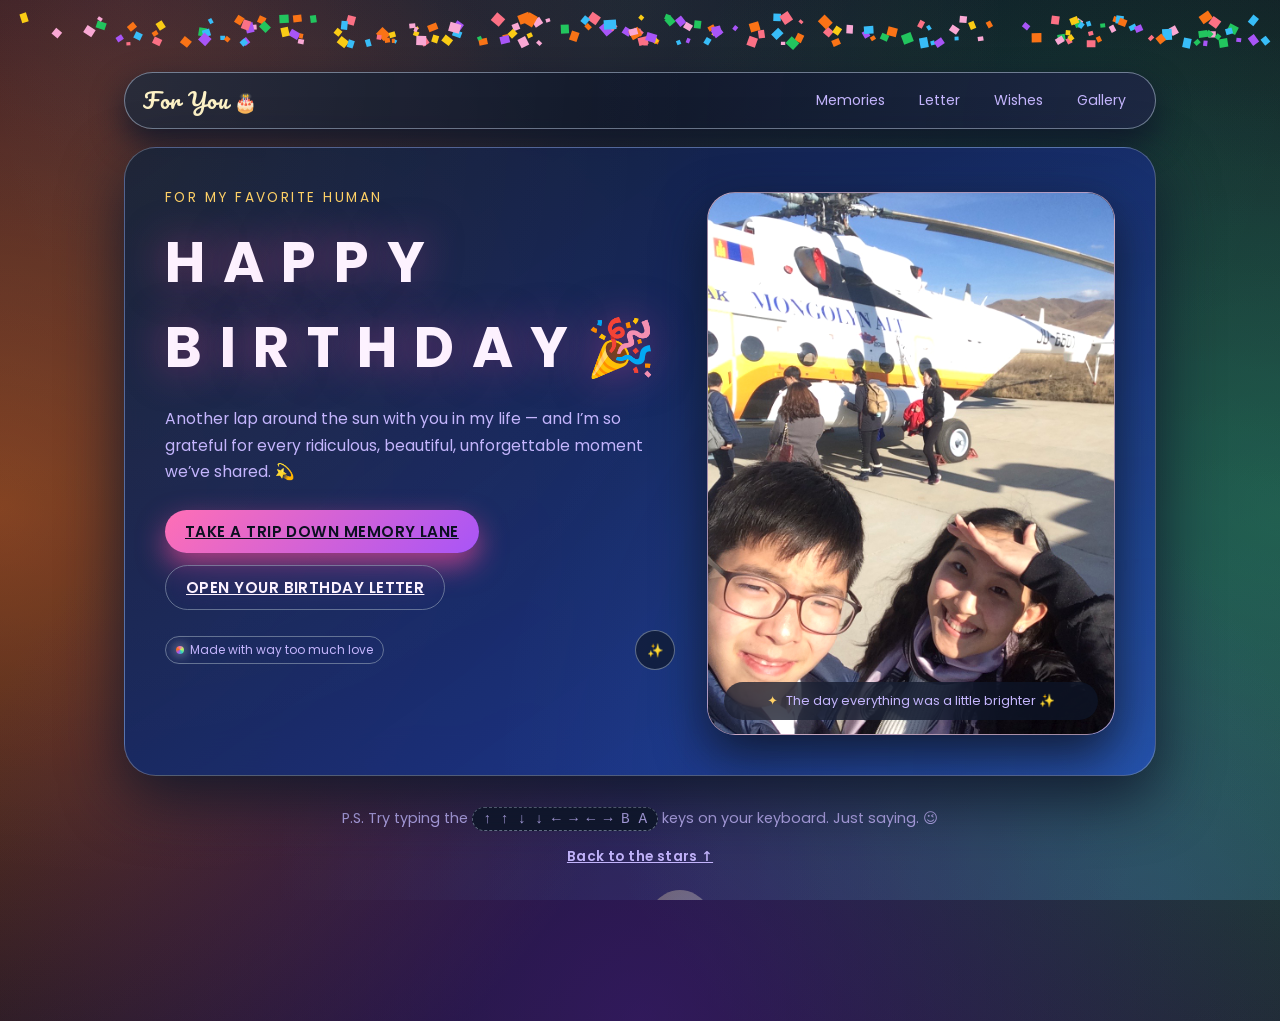
==== index.html @ 3fc6c58b "first commit" ====
<!DOCTYPE html>
<html lang="en">
<head>
  <meta charset="UTF-8" />
  <meta name="viewport" content="width=device-width, initial-scale=1" />
  <title>Happy Birthday 🎂</title>
  <link rel="stylesheet" href="style.css" />
  <link rel="preconnect" href="https://fonts.googleapis.com" />
  <link rel="preconnect" href="https://fonts.gstatic.com" crossorigin />
  <link href="https://fonts.googleapis.com/css2?family=Pacifico&family=Poppins:wght@300;400;500;600;700&display=swap" rel="stylesheet" />
</head>
<body>
  <canvas id="confetti-canvas"></canvas>

  <div class="background-gradient"></div>
  <div class="floating-balloons">
    <div class="balloon b1"></div>
    <div class="balloon b2"></div>
    <div class="balloon b3"></div>
    <div class="balloon b4"></div>
  </div>

  <main class="page">
    <header class="site-header">
      <div class="site-header-inner">
        <a href="index.html" class="site-logo">For<br class="logo-br"> You<span> 🎂</span></a>
        <nav class="site-nav">
          <a href="timeline.html">Memories</a>
          <a href="letter.html">Letter</a>
          <a href="wishes.html">Wishes</a>
          <a href="gallery.html">Gallery</a>
        </nav>
      </div>
    </header>

    <header class="hero" id="top">
      <div class="hero-inner">
        <p class="hero-overline">For my favorite human</p>
        <h1 class="hero-title">
          <span class="letter" data-secret="H">H</span>
          <span class="letter" data-secret="A">a</span>
          <span class="letter" data-secret="P">p</span>
          <span class="letter" data-secret="P2">p</span>
          <span class="letter" data-secret="Y">y</span>
          <span>&nbsp;</span>
          <br>
          <span class="letter" data-secret="B">B</span>
          <span class="letter" data-secret="I">i</span>
          <span class="letter" data-secret="R">r</span>
          <span class="letter" data-secret="T">t</span>
          <span class="letter" data-secret="H3">h</span>
          <span class="letter" data-secret="D">d</span>
          <span class="letter" data-secret="A2">a</span>
          <span class="letter" data-secret="Y2">y</span>
          <span> 🎉</span>
        </h1>
        <p class="hero-subtitle">
          Another lap around the sun with you in my life — and I’m so grateful for every ridiculous, beautiful, unforgettable moment we’ve shared. 💫
        </p>

        <div class="hero-actions">
          <a class="btn primary" href="timeline.html">Take a trip down memory lane</a>
          <a class="btn ghost" href="letter.html">Open your birthday letter</a>
        </div>

        <div class="hero-meta">
          <div class="tag">Made with way too much love</div>
          <button class="icon-button" id="confetti-trigger" title="Press me ✨">
            <span>✨</span>
          </button>
        </div>
      </div>

      <div class="hero-photo-frame">
        <!-- Replace `assets/hero-photo.png` with your own PNG -->
        <img src="assets/IMG_9974.JPG" alt="Us together" class="hero-photo" />
        <div class="photo-caption">The day everything was a little brighter ✨</div>
      </div>
    </header>

    <footer class="footer">
      <p class="footer-text">
        P.S. Try typing the <span class="footer-code">↑ ↑ ↓ ↓ ← → ← → B A</span> keys on your keyboard. Just saying. 😉
      </p>
      <a class="btn text" href="#top">Back to the stars ↑</a>
    </footer>
  </main>

  <script src="script.js"></script>
</body>
</html>
---- style.css ----
:root {
  --bg-gradient-start: #050816;
  --bg-gradient-end: #1f1b2e;
  --accent-pink: #ff6fb5;
  --accent-gold: #ffd166;
  --accent-blue: #5ac8fa;
  --accent-violet: #a855f7;
  --text-main: #fdf2ff;
  --text-muted: #c4b5fd;
  --card-bg: rgba(15, 23, 42, 0.9);
  --card-border: rgba(148, 163, 184, 0.35);
  --shadow-soft: 0 18px 45px rgba(15, 23, 42, 0.7);
  --radius-xl: 28px;
  --radius-lg: 20px;
  --radius-md: 14px;
  --blur-bg: 22px;
  --transition-fast: 180ms ease-out;
  --transition-med: 260ms ease-out;
}

*,
*::before,
*::after {
  box-sizing: border-box;
}

html,
body {
  margin: 0;
  padding: 0;
  scroll-behavior: smooth;
}

body {
  min-height: 100vh;
  font-family: "Poppins", system-ui, -apple-system, BlinkMacSystemFont, sans-serif;
  background: radial-gradient(circle at top, #2dd4bf1a 0, transparent 55%),
    radial-gradient(circle at bottom, #4c1d9577 0, transparent 60%),
    radial-gradient(circle at left, #f9731677 0, transparent 50%),
    radial-gradient(circle at right, #22c55e55 0, transparent 55%),
    linear-gradient(145deg, var(--bg-gradient-start), var(--bg-gradient-end));
  color: var(--text-main);
  -webkit-font-smoothing: antialiased;
}

body::-webkit-scrollbar {
  width: 10px;
}
body::-webkit-scrollbar-track {
  background: transparent;
}
body::-webkit-scrollbar-thumb {
  background: linear-gradient(180deg, var(--accent-pink), var(--accent-violet));
  border-radius: 100px;
}

#confetti-canvas {
  position: fixed;
  inset: 0;
  width: 100%;
  height: 100%;
  pointer-events: none;
  z-index: 40;
}

.background-gradient {
  position: fixed;
  inset: 0;
  background: radial-gradient(circle at 10% 0%, rgba(251, 113, 133, 0.25), transparent 60%),
    radial-gradient(circle at 90% 100%, rgba(56, 189, 248, 0.3), transparent 60%);
  mix-blend-mode: screen;
  opacity: 0.7;
  pointer-events: none;
  z-index: -1;
}

.page {
  position: relative;
  max-width: 1080px;
  margin: 32px auto 64px;
  padding: 24px 16px 64px;
}

@media (min-width: 768px) {
  .page {
    padding: 40px 24px 80px;
  }
}

.site-header {
  margin-bottom: 18px;
}

.site-header-inner {
  display: flex;
  align-items: center;
  justify-content: space-between;
  gap: 16px;
  padding: 10px 18px;
  border-radius: 999px;
  background: radial-gradient(circle at 0 0, rgba(248, 250, 252, 0.08), transparent 55%),
    radial-gradient(circle at 100% 100%, rgba(129, 140, 248, 0.12), transparent 55%),
    rgba(15, 23, 42, 0.85);
  border: 1px solid rgba(148, 163, 184, 0.7);
  box-shadow: 0 14px 32px rgba(15, 23, 42, 0.9);
}

.site-logo {
  font-family: "Pacifico", system-ui, -apple-system, BlinkMacSystemFont, sans-serif;
  font-size: clamp(0.75rem, 2.5vw + 0.65rem, 1.35rem);
  color: #fef3c7;
  text-decoration: none;
  letter-spacing: 0.03em;
  min-width: 0;
  flex-shrink: 1;
  line-height: 1.25;
}

/* Laptop/desktop: one line (hide the line break) */
.site-logo .logo-br {
  display: none;
}

.site-logo span {
  font-size: 0.85em;
}

.site-nav {
  display: flex;
  align-items: center;
  gap: 12px;
  font-size: 0.88rem;
}

.site-nav a {
  color: var(--text-muted);
  text-decoration: none;
  padding: 6px 10px;
  border-radius: 999px;
  border: 1px solid transparent;
  transition: color var(--transition-fast), background var(--transition-fast), border-color var(--transition-fast), transform var(--transition-fast);
}

.site-nav a:hover {
  color: var(--accent-gold);
  background: rgba(15, 23, 42, 0.9);
  border-color: rgba(148, 163, 184, 0.7);
  transform: translateY(-1px);
}

@media (max-width: 640px) {
  .site-header-inner {
    padding-inline: 12px;
    gap: 10px;
  }

  .site-logo {
    font-size: clamp(0.65rem, 4vw + 0.5rem, 0.95rem);
    max-width: 50%;
  }

  /* Small screens: "For" on first line, "You 🎂" on second */
  .site-logo .logo-br {
    display: block;
  }

  .site-nav {
    gap: 6px;
    font-size: 0.78rem;
    flex-shrink: 0;
  }

  .site-nav a {
    padding-inline: 8px;
  }
}

.floating-balloons {
  position: fixed;
  inset: 0;
  pointer-events: none;
  z-index: 0;
  overflow: hidden;
}

.balloon {
  position: absolute;
  width: 80px;
  height: 110px;
  border-radius: 50% 50% 45% 45%;
  opacity: 0.3;
  filter: blur(0.5px);
  animation: float 18s linear infinite;
}

.balloon::after {
  content: "";
  position: absolute;
  left: 50%;
  bottom: -40px;
  width: 2px;
  height: 40px;
  background: linear-gradient(to bottom, rgba(255, 255, 255, 0.8), transparent);
  transform: translateX(-50%);
}

.balloon.b1 {
  left: 10%;
  bottom: -120px;
  background: radial-gradient(circle at 30% 20%, #fff, var(--accent-pink));
  animation-delay: 0s;
}
.balloon.b2 {
  left: 75%;
  bottom: -150px;
  background: radial-gradient(circle at 20% 10%, #fff, var(--accent-blue));
  animation-delay: -6s;
}
.balloon.b3 {
  left: 50%;
  bottom: -100px;
  background: radial-gradient(circle at 70% 30%, #fff, var(--accent-gold));
  animation-delay: -10s;
}
.balloon.b4 {
  left: 25%;
  bottom: -130px;
  background: radial-gradient(circle at 40% 10%, #fff, var(--accent-violet));
  animation-delay: -14s;
}

@keyframes float {
  0% {
    transform: translateY(0) translateX(0) scale(1);
  }
  50% {
    transform: translateY(-50vh) translateX(20px) scale(1.05);
  }
  100% {
    transform: translateY(-110vh) translateX(-20px) scale(1);
  }
}

.hero {
  position: relative;
  display: grid;
  gap: 32px;
  padding: 32px 20px 40px;
  background: radial-gradient(circle at 0 0, rgba(248, 250, 252, 0.06), transparent 50%),
    radial-gradient(circle at 100% 100%, rgba(94, 234, 212, 0.1), transparent 55%),
    linear-gradient(145deg, rgba(15, 23, 42, 0.96), rgba(30, 64, 175, 0.9));
  border-radius: 32px;
  border: 1px solid rgba(148, 163, 184, 0.45);
  box-shadow: 0 22px 60px rgba(15, 23, 42, 0.9);
  overflow: hidden;
  z-index: 1;
}

@media (min-width: 900px) {
  .hero {
    grid-template-columns: 1.25fr 1fr;
    align-items: stretch;
    padding: 40px 40px 44px;
  }
}

.hero-inner {
  position: relative;
  z-index: 2;
}

.hero-overline {
  font-size: 0.85rem;
  text-transform: uppercase;
  letter-spacing: 0.18em;
  color: var(--accent-gold);
  margin: 0 0 12px;
}

.hero-title {
  margin: 0 0 16px;
  font-size: clamp(2.5rem, 4vw + 1rem, 3.5rem);
  letter-spacing: 0.05em;
  text-transform: uppercase;
  text-shadow: 0 0 40px rgba(236, 72, 153, 0.5);
}

.hero-title .letter {
  display: inline-block;
  position: relative;
  cursor: pointer;
  transition: transform var(--transition-med), text-shadow var(--transition-med), color var(--transition-med);
}

.hero-title .letter:hover {
  transform: translateY(-4px) rotate(-4deg) scale(1.08);
  color: var(--accent-pink);
  text-shadow: 0 0 22px rgba(244, 114, 182, 0.9);
}

.hero-subtitle {
  margin: 0 0 24px;
  color: var(--text-muted);
  max-width: 520px;
  font-size: 0.98rem;
  line-height: 1.7;
}

.hero-actions {
  display: flex;
  flex-wrap: wrap;
  gap: 12px;
  margin-bottom: 20px;
}

.btn {
  border: none;
  outline: none;
  border-radius: 999px;
  padding: 10px 20px;
  font-size: 0.95rem;
  font-weight: 600;
  letter-spacing: 0.03em;
  text-transform: uppercase;
  cursor: pointer;
  display: inline-flex;
  align-items: center;
  justify-content: center;
  gap: 8px;
  transition: transform var(--transition-fast), box-shadow var(--transition-fast), background var(--transition-fast), color var(--transition-fast), opacity var(--transition-fast);
}

.btn.primary {
  background: linear-gradient(135deg, var(--accent-pink), var(--accent-violet));
  color: #0b1020;
  box-shadow: 0 12px 28px rgba(236, 72, 153, 0.7);
}

.btn.primary:hover {
  transform: translateY(-1px) scale(1.02);
  box-shadow: 0 18px 45px rgba(236, 72, 153, 0.9);
}

.btn.ghost {
  background: transparent;
  border: 1px solid rgba(148, 163, 184, 0.6);
  color: var(--text-main);
  backdrop-filter: blur(20px);
}

.btn.ghost:hover {
  background: rgba(15, 23, 42, 0.7);
  transform: translateY(-1px);
}

.btn.text {
  background: transparent;
  color: var(--text-muted);
  font-size: 0.85rem;
  text-transform: none;
  padding-inline: 0;
}

.btn.text:hover {
  color: var(--accent-gold);
  transform: translateY(-1px);
}

.hero-meta {
  display: flex;
  align-items: center;
  justify-content: space-between;
  gap: 12px;
  margin-top: 4px;
  position: relative;
  z-index: 50;
}

.tag {
  border-radius: 999px;
  border: 1px solid rgba(148, 163, 184, 0.6);
  padding: 4px 10px;
  font-size: 0.75rem;
  color: var(--text-muted);
  display: inline-flex;
  align-items: center;
  gap: 6px;
}

.tag::before {
  content: "";
  width: 8px;
  height: 8px;
  border-radius: 999px;
  background: conic-gradient(from 0deg, #f472b6, #bef264, #2dd4bf, #a855f7, #f97316, #f472b6);
  box-shadow: 0 0 12px rgba(248, 250, 252, 0.9);
}

.icon-button {
  width: 40px;
  height: 40px;
  border-radius: 999px;
  border: 1px solid rgba(148, 163, 184, 0.6);
  background: rgba(15, 23, 42, 0.7);
  display: inline-flex;
  align-items: center;
  justify-content: center;
  color: var(--accent-gold);
  cursor: pointer;
  transition: transform var(--transition-fast), box-shadow var(--transition-fast), background var(--transition-fast);
  position: relative;
  z-index: 51;
  pointer-events: auto;
  -webkit-tap-highlight-color: transparent;
}

.icon-button span {
  transform: translateY(1px);
}

.icon-button:hover {
  transform: translateY(-2px) scale(1.05) rotate(-6deg);
  background: rgba(248, 250, 252, 0.05);
  box-shadow: 0 14px 30px rgba(234, 179, 8, 0.7);
}

/* Winking icon: two images crossfade for a natural wink */
.winking-icon {
  position: relative;
  width: 44px;
  height: 44px;
  border-radius: 50%;
  overflow: hidden;
  border: 2px solid rgba(251, 207, 232, 0.6);
  box-shadow: 0 4px 14px rgba(15, 23, 42, 0.6);
  flex-shrink: 0;
}

.winking-icon img {
  position: absolute;
  inset: 0;
  width: 100%;
  height: 100%;
  object-fit: cover;
  display: block;
}

.winking-icon-open {
  animation: wink-open 4s ease-in-out infinite;
}

.winking-icon-wink {
  animation: wink-wink 4s ease-in-out infinite;
}

@keyframes wink-open {
  0%, 90% { opacity: 1; }
  93% { opacity: 0; }
  96% { opacity: 0; }
  99% { opacity: 1; }
  100% { opacity: 1; }
}

@keyframes wink-wink {
  0%, 90% { opacity: 0; }
  93% { opacity: 1; }
  96% { opacity: 1; }
  99% { opacity: 0; }
  100% { opacity: 0; }
}

/* Fallback when only one image exists: subtle "squint" pulse */
.winking-icon.single-image .winking-icon-open {
  animation: squint-pulse 4s ease-in-out infinite;
}

.winking-icon.single-image .winking-icon-wink {
  display: none;
}

@keyframes squint-pulse {
  0%, 90% { opacity: 1; transform: scale(1); filter: brightness(1); }
  93% { opacity: 0.85; transform: scale(0.98); filter: brightness(0.9); }
  96% { opacity: 0.85; transform: scale(0.98); filter: brightness(0.9); }
  99% { opacity: 1; transform: scale(1); filter: brightness(1); }
  100% { opacity: 1; transform: scale(1); filter: brightness(1); }
}

.hero-photo-frame {
  position: relative;
  border-radius: 28px;
  overflow: hidden;
  border: 1px solid rgba(251, 207, 232, 0.6);
  background: radial-gradient(circle at 10% 0, rgba(251, 207, 232, 0.5), transparent 55%),
    radial-gradient(circle at 90% 100%, rgba(129, 140, 248, 0.5), transparent 55%),
    rgba(15, 23, 42, 0.9);
  box-shadow: 0 20px 50px rgba(15, 23, 42, 0.9);
  transform: translateY(4px);
}

.hero-photo {
  display: block;
  width: 100%;
  height: 100%;
  object-fit: cover;
  filter: saturate(1.05) contrast(1.02);
  transform: scale(1.02);
  transition: transform 18s linear, filter 1s ease-out;
}

.hero-photo-frame:hover .hero-photo {
  transform: scale(1.08);
  filter: saturate(1.2) contrast(1.05);
}

.photo-caption {
  position: absolute;
  inset-inline: 16px;
  bottom: 14px;
  padding: 10px 12px;
  border-radius: 999px;
  background: rgba(15, 23, 42, 0.72);
  color: var(--text-muted);
  font-size: 0.8rem;
  display: inline-flex;
  justify-content: center;
  align-items: center;
  backdrop-filter: blur(20px);
}

.photo-caption::before {
  content: "✦";
  margin-right: 8px;
  color: var(--accent-gold);
}

.section {
  position: relative;
  margin-top: 40px;
  padding: 28px 20px 32px;
  border-radius: var(--radius-xl);
  background: linear-gradient(145deg, rgba(15, 23, 42, 0.92), rgba(15, 23, 42, 0.78));
  border: 1px solid var(--card-border);
  box-shadow: var(--shadow-soft);
  overflow: hidden;
}

@media (min-width: 768px) {
  .section {
    padding: 32px 28px 36px;
    margin-top: 48px;
  }
}

.section::before {
  content: "";
  position: absolute;
  inset: -40%;
  background: radial-gradient(circle at 0 0, rgba(236, 72, 153, 0.08) 0, transparent 50%),
    radial-gradient(circle at 100% 100%, rgba(56, 189, 248, 0.1) 0, transparent 60%);
  opacity: 0.9;
  pointer-events: none;
}

.section > * {
  position: relative;
  z-index: 1;
}

.section-header {
  margin-bottom: 24px;
}

.section-center .section-header {
  margin-bottom: 32px;
}

.section-overline {
  font-size: 0.8rem;
  text-transform: uppercase;
  letter-spacing: 0.16em;
  color: var(--accent-gold);
  margin: 0 0 8px;
}

.section h2 {
  margin: 0 0 10px;
  font-size: 1.8rem;
}

.section-description {
  margin: 0;
  color: var(--text-muted);
  font-size: 0.95rem;
  max-width: 560px;
}

.section-split {
  display: grid;
  gap: 32px;
}

@media (min-width: 900px) {
  .section-split {
    grid-template-columns: 1.2fr 1.1fr;
    align-items: center;
  }
}

.section-center {
  text-align: center;
}

.muted {
  color: var(--text-muted);
  font-size: 0.82rem;
  margin-top: -4px;
  margin-bottom: 8px;
}

.timeline {
  display: grid;
  gap: 18px;
  margin-top: 12px;
}

@media (min-width: 800px) {
  .timeline {
    display: grid;
    grid-template-columns: repeat(2, minmax(0, 1fr));
    gap: 20px;
  }
}

.memory-card {
  position: relative;
  padding: 18px 18px 18px;
  border-radius: var(--radius-lg);
  background: radial-gradient(circle at 0 0, rgba(251, 113, 133, 0.16), transparent 50%),
    radial-gradient(circle at 100% 100%, rgba(37, 99, 235, 0.18), transparent 60%),
    rgba(15, 23, 42, 0.88);
  border: 1px solid rgba(148, 163, 184, 0.55);
  box-shadow: 0 12px 30px rgba(15, 23, 42, 0.8);
  transform-origin: center;
}

.memory-year {
  font-size: 0.9rem;
  text-transform: uppercase;
  letter-spacing: 0.14em;
  color: var(--accent-gold);
  margin-bottom: 10px;
}

.memory-body p {
  margin: 0 0 12px;
  font-size: 0.95rem;
  color: var(--text-main);
  line-height: 1.6;
}

.memory-photo {
  width: 100%;
  border-radius: var(--radius-md);
  object-fit: cover;
  max-height: 350px;
  border: 1px solid rgba(248, 250, 252, 0.2);
  box-shadow: 0 12px 26px rgba(15, 23, 42, 0.9);
}

@media (min-width: 900px) {
  .memory-photo {
    max-height: 400px;
  }
}

.love-letter {
  padding: 20px 18px 22px;
  border-radius: var(--radius-lg);
  background: radial-gradient(circle at 0 0, rgba(248, 250, 252, 0.04), transparent 55%),
    radial-gradient(circle at 100% 100%, rgba(248, 250, 252, 0.08), transparent 55%),
    rgba(15, 23, 42, 0.9);
  border: 1px solid rgba(148, 163, 184, 0.6);
  box-shadow: 0 16px 40px rgba(15, 23, 42, 0.9);
}

.love-letter h2 {
  margin-bottom: 6px;
}

.typewriter {
  margin-top: 16px;
  min-height: 180px;
  font-size: 0.95rem;
  line-height: 1.7;
  color: var(--text-main);
  white-space: pre-wrap;
}

.polaroid-grid {
  display: grid;
  grid-template-columns: 1fr;
  gap: 16px;
}

@media (min-width: 640px) {
  .polaroid-grid {
    grid-template-columns: repeat(2, minmax(0, 1fr));
  }
}

@media (min-width: 900px) {
  .polaroid-grid {
    grid-template-columns: 1fr;
  }
}

.polaroid {
  position: relative;
  background: #f9fafb;
  color: #020617;
  border-radius: 6px;
  padding: 12px 12px 18px;
  box-shadow: 0 16px 35px rgba(15, 23, 42, 0.7);
  transform-origin: center;
  transform: rotate(-2deg);
  transition: transform 220ms ease-out, box-shadow 220ms ease-out, translate 220ms ease-out;
}

.polaroid:nth-child(2) {
  transform: rotate(3deg);
}
.polaroid:nth-child(3) {
  transform: rotate(-4deg);
}

.polaroid img {
  width: 100%;
  display: block;
  border-radius: 4px;
  object-fit: cover;
}

.polaroid-label {
  display: block;
  margin-top: 10px;
  font-size: 0.8rem;
  text-align: center;
}

.polaroid:hover {
  transform: translateY(-6px) rotate(0deg) scale(1.03);
  box-shadow: 0 22px 45px rgba(15, 23, 42, 0.9);
}

/* Wish page icon: transitions to wink when candles blown, with shooting stars */
.wish-page-icon-wrap {
  display: flex;
  justify-content: center;
  margin-bottom: 8px;
}

.wish-page-icon {
  position: relative;
  width: 128px;
  height: 128px;
  border-radius: 50%;
  overflow: visible;
  border: 3px solid rgba(251, 207, 232, 0.6);
  box-shadow: 0 8px 24px rgba(15, 23, 42, 0.7);
}

.wish-page-icon img {
  position: absolute;
  inset: 0;
  width: 100%;
  height: 100%;
  object-fit: cover;
  border-radius: 50%;
  transition: opacity 0.4s ease-out;
}

.wish-icon-open {
  opacity: 1;
}

.wish-icon-wink {
  opacity: 0;
}

.wish-page-icon.winked .wish-icon-open {
  opacity: 0;
}

.wish-page-icon.winked .wish-icon-wink {
  opacity: 1;
}

/* Shooting stars around right (winking) eye area */
.shooting-stars {
  position: absolute;
  top: 28%;
  left: 18%;
  width: 50%;
  height: 35%;
  pointer-events: none;
  overflow: visible;
}

.shooting-stars .star {
  position: absolute;
  font-size: 0.9rem;
  color: #fef3c7;
  text-shadow: 0 0 8px rgba(254, 243, 199, 0.9);
  opacity: 0;
}

.wish-page-icon .shooting-stars .star {
  opacity: 0;
}

.wish-page-icon.winked .shooting-stars .star-1 {
  animation: shoot-star-1 1.2s ease-out forwards;
}

.wish-page-icon.winked .shooting-stars .star-2 {
  animation: shoot-star-2 1.2s ease-out 0.15s forwards;
}

.wish-page-icon.winked .shooting-stars .star-3 {
  animation: shoot-star-3 1.2s ease-out 0.3s forwards;
}

@keyframes shoot-star-1 {
  0% {
    opacity: 0;
    transform: translate(0, 0) scale(0.5);
  }
  15% {
    opacity: 1;
    transform: translate(2px, -4px) scale(1);
  }
  85% {
    opacity: 0.6;
    transform: translate(18px, -28px) scale(0.8);
  }
  100% {
    opacity: 0;
    transform: translate(24px, -36px) scale(0.5);
  }
}

@keyframes shoot-star-2 {
  0% {
    opacity: 0;
    transform: translate(0, 0) scale(0.5);
  }
  15% {
    opacity: 1;
    transform: translate(4px, -2px) scale(1);
  }
  85% {
    opacity: 0.6;
    transform: translate(22px, -18px) scale(0.8);
  }
  100% {
    opacity: 0;
    transform: translate(30px, -24px) scale(0.5);
  }
}

@keyframes shoot-star-3 {
  0% {
    opacity: 0;
    transform: translate(0, 0) scale(0.5);
  }
  15% {
    opacity: 1;
    transform: translate(-2px, -6px) scale(1);
  }
  85% {
    opacity: 0.6;
    transform: translate(14px, -32px) scale(0.8);
  }
  100% {
    opacity: 0;
    transform: translate(20px, -42px) scale(0.5);
  }
}

.cake-container {
  display: flex;
  flex-direction: column;
  align-items: center;
  gap: 16px;
  margin-top: 36px;
  margin-bottom: 24px;
}

.cake {
  position: relative;
  width: 180px;
  height: 150px;
  cursor: pointer;
  transform-origin: center bottom;
  transition: transform 200ms ease-out;
}

.cake:hover {
  transform: translateY(-4px) scale(1.03);
}

.cake-layer {
  position: absolute;
  left: 50%;
  transform: translateX(-50%);
  border-radius: 999px 999px 40px 40px;
  border: 2px solid rgba(15, 23, 42, 0.4);
}

.layer-bottom {
  width: 100%;
  height: 60px;
  bottom: 20px;
  background: linear-gradient(to right, #fb7185, #fb923c);
}
.layer-middle {
  width: 75%;
  height: 55px;
  bottom: 55px;
  background: linear-gradient(to right, #f9a8d4, #a5b4fc);
}
.layer-top {
  width: 52%;
  height: 48px;
  bottom: 90px;
  background: linear-gradient(to right, #fef3c7, #fecaca);
}

.candles {
  position: absolute;
  bottom: 132px;
  left: 50%;
  transform: translateX(-50%);
  display: flex;
  gap: 16px;
}

.candle {
  width: 10px;
  height: 28px;
  background: repeating-linear-gradient(
    -45deg,
    #f97316,
    #f97316 4px,
    #fef3c7 4px,
    #fef3c7 8px
  );
  border-radius: 999px;
  position: relative;
  box-shadow: 0 0 6px rgba(0, 0, 0, 0.3);
}

.flame {
  position: absolute;
  left: 50%;
  bottom: 32px;
  width: 14px;
  height: 22px;
  background: radial-gradient(circle at 50% 10%, #fef3c7, #f97316 60%, transparent 70%);
  border-radius: 999px 999px 50% 50%;
  transform: translateX(-50%);
  transform-origin: bottom center;
  animation: flicker 800ms infinite alternate;
  opacity: 1;
  transition: opacity 300ms ease-out, height 300ms ease-out, width 300ms ease-out;
}

.flame.blown-out {
  opacity: 0;
  height: 0;
  width: 0;
  animation: none;
}

@keyframes flicker {
  0% {
    transform: translateX(-50%) scale(1);
    opacity: 0.85;
  }
  100% {
    transform: translateX(-48%) scale(1.15);
    opacity: 1;
  }
}

.cake-plate {
  position: absolute;
  width: 210px;
  height: 20px;
  background: radial-gradient(circle at 50% 0, #e5e7eb, #9ca3af);
  border-radius: 999px;
  bottom: 10px;
  left: 50%;
  transform: translateX(-50%);
  box-shadow: 0 10px 18px rgba(15, 23, 42, 0.9);
}

.wish-hearts {
  display: flex;
  flex-direction: column;
  align-items: center;
  gap: 12px;
  margin-top: 24px;
}

.heart {
  border: none;
  background: transparent;
  font-size: 1.6rem;
  cursor: pointer;
  filter: drop-shadow(0 0 10px rgba(248, 113, 113, 0.5));
  transition: transform 180ms ease-out, filter 180ms ease-out, opacity 180ms ease-out, color 180ms ease-out;
  color: rgba(255, 255, 255, 0.7);
}

.heart.active {
  transform: scale(1.3);
  filter: drop-shadow(0 0 14px rgba(248, 113, 113, 0.9));
  color: #ff1744;
}

.heart:disabled {
  opacity: 0.4;
  cursor: not-allowed;
  filter: drop-shadow(0 0 5px rgba(248, 113, 113, 0.2));
}

.heart:not(.active):not(:disabled) {
  cursor: pointer;
}

.heart:not(.active):not(:disabled):hover {
  transform: scale(1.1);
  filter: drop-shadow(0 0 12px rgba(248, 113, 113, 0.6));
}

.heart-text {
  font-size: 0.9rem;
  color: var(--text-muted);
  max-width: 420px;
  text-align: center;
}

.section-gallery .gallery-grid {
  display: grid;
  grid-template-columns: 1fr;
  gap: 16px;
  margin-top: 20px;
}

@media (min-width: 640px) {
  .section-gallery .gallery-grid {
    grid-template-columns: repeat(2, minmax(0, 1fr));
  }
}

@media (min-width: 900px) {
  .section-gallery .gallery-grid {
    grid-template-columns: repeat(3, minmax(0, 1fr));
  }
}

@media (min-width: 1200px) {
  .section-gallery .gallery-grid {
    grid-template-columns: repeat(2, minmax(0, 1fr));
  }
}

.gallery-item {
  position: relative;
  border-radius: var(--radius-md);
  overflow: hidden;
  background: rgba(15, 23, 42, 0.9);
  border: 1px solid rgba(148, 163, 184, 0.6);
  box-shadow: 0 14px 32px rgba(15, 23, 42, 0.9);
  transform-origin: center;
  transition: transform 200ms ease-out, box-shadow 200ms ease-out, filter 200ms ease-out;
}

.gallery-item img {
  width: 100%;
  display: block;
  object-fit: cover;
  height: 220px;
}

@media (min-width: 900px) {
  .gallery-item img {
    height: 260px;
  }
}

.gallery-item figcaption {
  padding: 10px;
  font-size: 0.8rem;
  color: var(--text-muted);
}

.gallery-item:hover {
  transform: translateY(-8px) scale(1.03);
  box-shadow: 0 24px 50px rgba(15, 23, 42, 0.95);
  filter: brightness(1.05);
}

.secret-section {
  background: radial-gradient(circle at 15% 0, rgba(248, 250, 252, 0.1), transparent 55%),
    radial-gradient(circle at 95% 100%, rgba(45, 212, 191, 0.12), transparent 55%),
    linear-gradient(145deg, #111827, #1e1b4b);
  border: 1px solid rgba(244, 114, 182, 0.8);
}

.secret-content {
  max-width: 640px;
  margin-inline: auto;
}

.secret-message {
  margin-top: 18px;
  margin-bottom: 18px;
  font-size: 1rem;
  line-height: 1.8;
  color: var(--text-main);
}

.footer {
  margin-top: 32px;
  text-align: center;
  color: var(--text-muted);
  font-size: 0.9rem;
}

.footer-text {
  margin-bottom: 8px;
}

.footer-code {
  font-family: "JetBrains Mono", ui-monospace, SFMono-Regular, Menlo, Monaco, Consolas, "Liberation Mono", "Courier New",
    monospace;
  background: rgba(15, 23, 42, 0.9);
  border-radius: 999px;
  padding: 3px 10px;
  border: 1px dashed rgba(148, 163, 184, 0.7);
}

.reveal {
  opacity: 0;
  transform: translateY(26px) scale(0.98);
  filter: blur(6px);
  transition: opacity 500ms ease-out, transform 500ms ease-out, filter 500ms ease-out, box-shadow 500ms ease-out;
}

.reveal.in-view {
  opacity: 1;
  transform: translateY(0) scale(1);
  filter: blur(0);
}

.reveal.delay-1 {
  transition-delay: 80ms;
}
.reveal.delay-2 {
  transition-delay: 150ms;
}
.reveal.delay-3 {
  transition-delay: 230ms;
}

.hidden {
  display: none !important;
}

.section,
.hero,
.love-letter,
.memory-card,
.polaroid,
.gallery-item,
.cake,
.secret-section {
  -webkit-backdrop-filter: blur(var(--blur-bg));
  backdrop-filter: blur(var(--blur-bg));
}

@media (max-width: 600px) {
  .hero {
    padding: 22px 18px 26px;
  }

  .hero-title {
    font-size: 2.2rem;
  }

  .section {
    padding: 22px 18px 26px;
  }
}
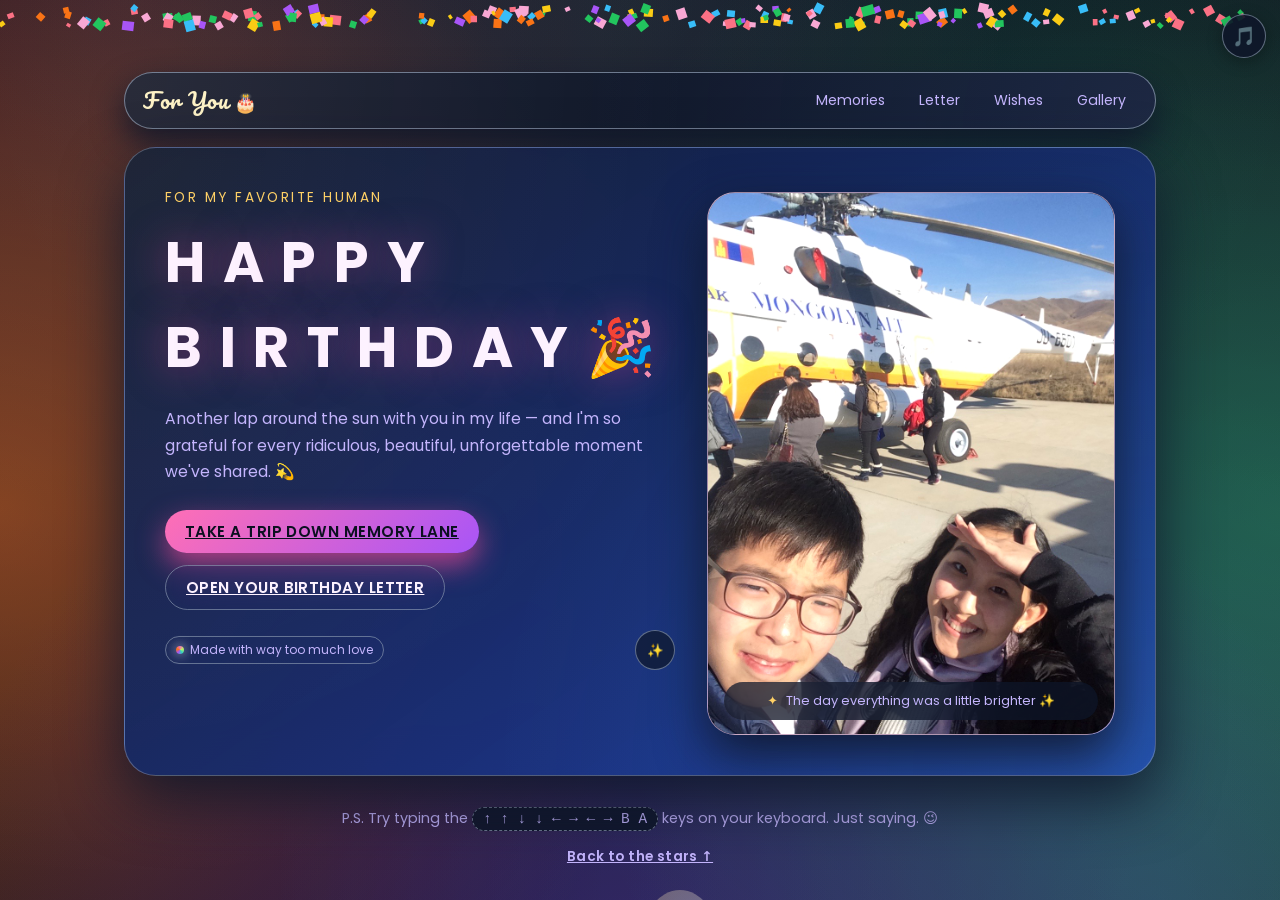
==== commit bc8a654e: "Add home page and ambient music feature - Created a new home.html page with a birthday theme and nav" ====
--- a/index.html
+++ b/index.html
@@ -8,85 +8,87 @@
   <link rel="preconnect" href="https://fonts.googleapis.com" />
   <link rel="preconnect" href="https://fonts.gstatic.com" crossorigin />
   <link href="https://fonts.googleapis.com/css2?family=Pacifico&family=Poppins:wght@300;400;500;600;700&display=swap" rel="stylesheet" />
+  <style>
+    /* Shell: only the audio and iframe live here so audio never reloads */
+    body.shell-page { margin: 0; padding: 0; overflow: hidden; height: 100vh; }
+    #site-frame { display: block; width: 100%; height: 100%; border: none; }
+    #shell-music-toggle {
+      position: fixed;
+      top: 14px;
+      right: 14px;
+      z-index: 9999;
+      width: 44px;
+      height: 44px;
+      border-radius: 50%;
+      border: 1px solid rgba(148, 163, 184, 0.6);
+      background: rgba(15, 23, 42, 0.9);
+      color: #fef3c7;
+      font-size: 1.2rem;
+      cursor: pointer;
+      display: flex;
+      align-items: center;
+      justify-content: center;
+      box-shadow: 0 4px 16px rgba(0,0,0,0.3);
+    }
+    #shell-music-toggle:hover { background: rgba(30, 41, 59, 0.95); transform: scale(1.05); }
+  </style>
 </head>
-<body>
-  <canvas id="confetti-canvas"></canvas>
+<body class="shell-page">
+  <audio id="ambient-audio" loop preload="metadata">
+    <source src="assets/background.mp3" type="audio/mpeg" />
+  </audio>
+  <button type="button" id="shell-music-toggle" title="Toggle ambient music" aria-label="Toggle ambient music">🎵</button>
+  <iframe id="site-frame" title="Birthday content"></iframe>
+  <script>
+    (function() {
+      var frame = document.getElementById('site-frame');
+      var params = new URLSearchParams(window.location.search);
+      var page = params.get('page');
+      frame.src = (page && /^[a-z0-9_-]+\.html$/i.test(page)) ? page : 'home.html';
 
-  <div class="background-gradient"></div>
-  <div class="floating-balloons">
-    <div class="balloon b1"></div>
-    <div class="balloon b2"></div>
-    <div class="balloon b3"></div>
-    <div class="balloon b4"></div>
-  </div>
-
-  <main class="page">
-    <header class="site-header">
-      <div class="site-header-inner">
-        <a href="index.html" class="site-logo">For<br class="logo-br"> You<span> 🎂</span></a>
-        <nav class="site-nav">
-          <a href="timeline.html">Memories</a>
-          <a href="letter.html">Letter</a>
-          <a href="wishes.html">Wishes</a>
-          <a href="gallery.html">Gallery</a>
-        </nav>
-      </div>
-    </header>
-
-    <header class="hero" id="top">
-      <div class="hero-inner">
-        <p class="hero-overline">For my favorite human</p>
-        <h1 class="hero-title">
-          <span class="letter" data-secret="H">H</span>
-          <span class="letter" data-secret="A">a</span>
-          <span class="letter" data-secret="P">p</span>
-          <span class="letter" data-secret="P2">p</span>
-          <span class="letter" data-secret="Y">y</span>
-          <span>&nbsp;</span>
-          <br>
-          <span class="letter" data-secret="B">B</span>
-          <span class="letter" data-secret="I">i</span>
-          <span class="letter" data-secret="R">r</span>
-          <span class="letter" data-secret="T">t</span>
-          <span class="letter" data-secret="H3">h</span>
-          <span class="letter" data-secret="D">d</span>
-          <span class="letter" data-secret="A2">a</span>
-          <span class="letter" data-secret="Y2">y</span>
-          <span> 🎉</span>
-        </h1>
-        <p class="hero-subtitle">
-          Another lap around the sun with you in my life — and I’m so grateful for every ridiculous, beautiful, unforgettable moment we’ve shared. 💫
-        </p>
-
-        <div class="hero-actions">
-          <a class="btn primary" href="timeline.html">Take a trip down memory lane</a>
-          <a class="btn ghost" href="letter.html">Open your birthday letter</a>
-        </div>
-
-        <div class="hero-meta">
-          <div class="tag">Made with way too much love</div>
-          <button class="icon-button" id="confetti-trigger" title="Press me ✨">
-            <span>✨</span>
-          </button>
-        </div>
-      </div>
-
-      <div class="hero-photo-frame">
-        <!-- Replace `assets/hero-photo.png` with your own PNG -->
-        <img src="assets/IMG_9974.JPG" alt="Us together" class="hero-photo" />
-        <div class="photo-caption">The day everything was a little brighter ✨</div>
-      </div>
-    </header>
-
-    <footer class="footer">
-      <p class="footer-text">
-        P.S. Try typing the <span class="footer-code">↑ ↑ ↓ ↓ ← → ← → B A</span> keys on your keyboard. Just saying. 😉
-      </p>
-      <a class="btn text" href="#top">Back to the stars ↑</a>
-    </footer>
-  </main>
-
-  <script src="script.js"></script>
+      var audio = document.getElementById('ambient-audio');
+      var btn = document.getElementById('shell-music-toggle');
+      if (!audio) return;
+      audio.volume = 0.4;
+      function updateBtn(playing) {
+        if (btn) {
+          btn.textContent = playing ? '🔊' : '🎵';
+          btn.title = playing ? 'Pause ambient music' : 'Play ambient music';
+        }
+      }
+      function toggleAudio() {
+        if (audio.paused) {
+          audio.play().catch(function(){});
+          try { localStorage.setItem('birthday-ambient-playing', '1'); } catch (e) {}
+          updateBtn(true);
+          return true;
+        } else {
+          audio.pause();
+          try { localStorage.removeItem('birthday-ambient-playing'); } catch (e) {}
+          updateBtn(false);
+          return false;
+        }
+      }
+      if (btn) {
+        btn.addEventListener('click', function() { toggleAudio(); });
+      }
+      window.addEventListener('message', function(e) {
+        if (!e.data || e.data.type !== 'birthday-ambient') return;
+        if (e.data.action === 'toggle') {
+          var playing = toggleAudio();
+          try { e.source.postMessage({ type: 'birthday-ambient', playing: playing }, '*'); } catch (err) {}
+        } else if (e.data.action === 'getState') {
+          var playing = !audio.paused;
+          try { e.source.postMessage({ type: 'birthday-ambient', playing: playing }, '*'); } catch (err) {}
+        }
+      });
+      audio.play().then(function() {
+        updateBtn(true);
+        try { localStorage.setItem('birthday-ambient-playing', '1'); } catch (err) {}
+      }).catch(function() {
+        updateBtn(false);
+      });
+    })();
+  </script>
 </body>
 </html>
-
--- a/style.css
+++ b/style.css
@@ -148,6 +148,10 @@
   transform: translateY(-1px);
 }
 
+.icon-button-music {
+  flex-shrink: 0;
+}
+
 @media (max-width: 640px) {
   .site-header-inner {
     padding-inline: 12px;
